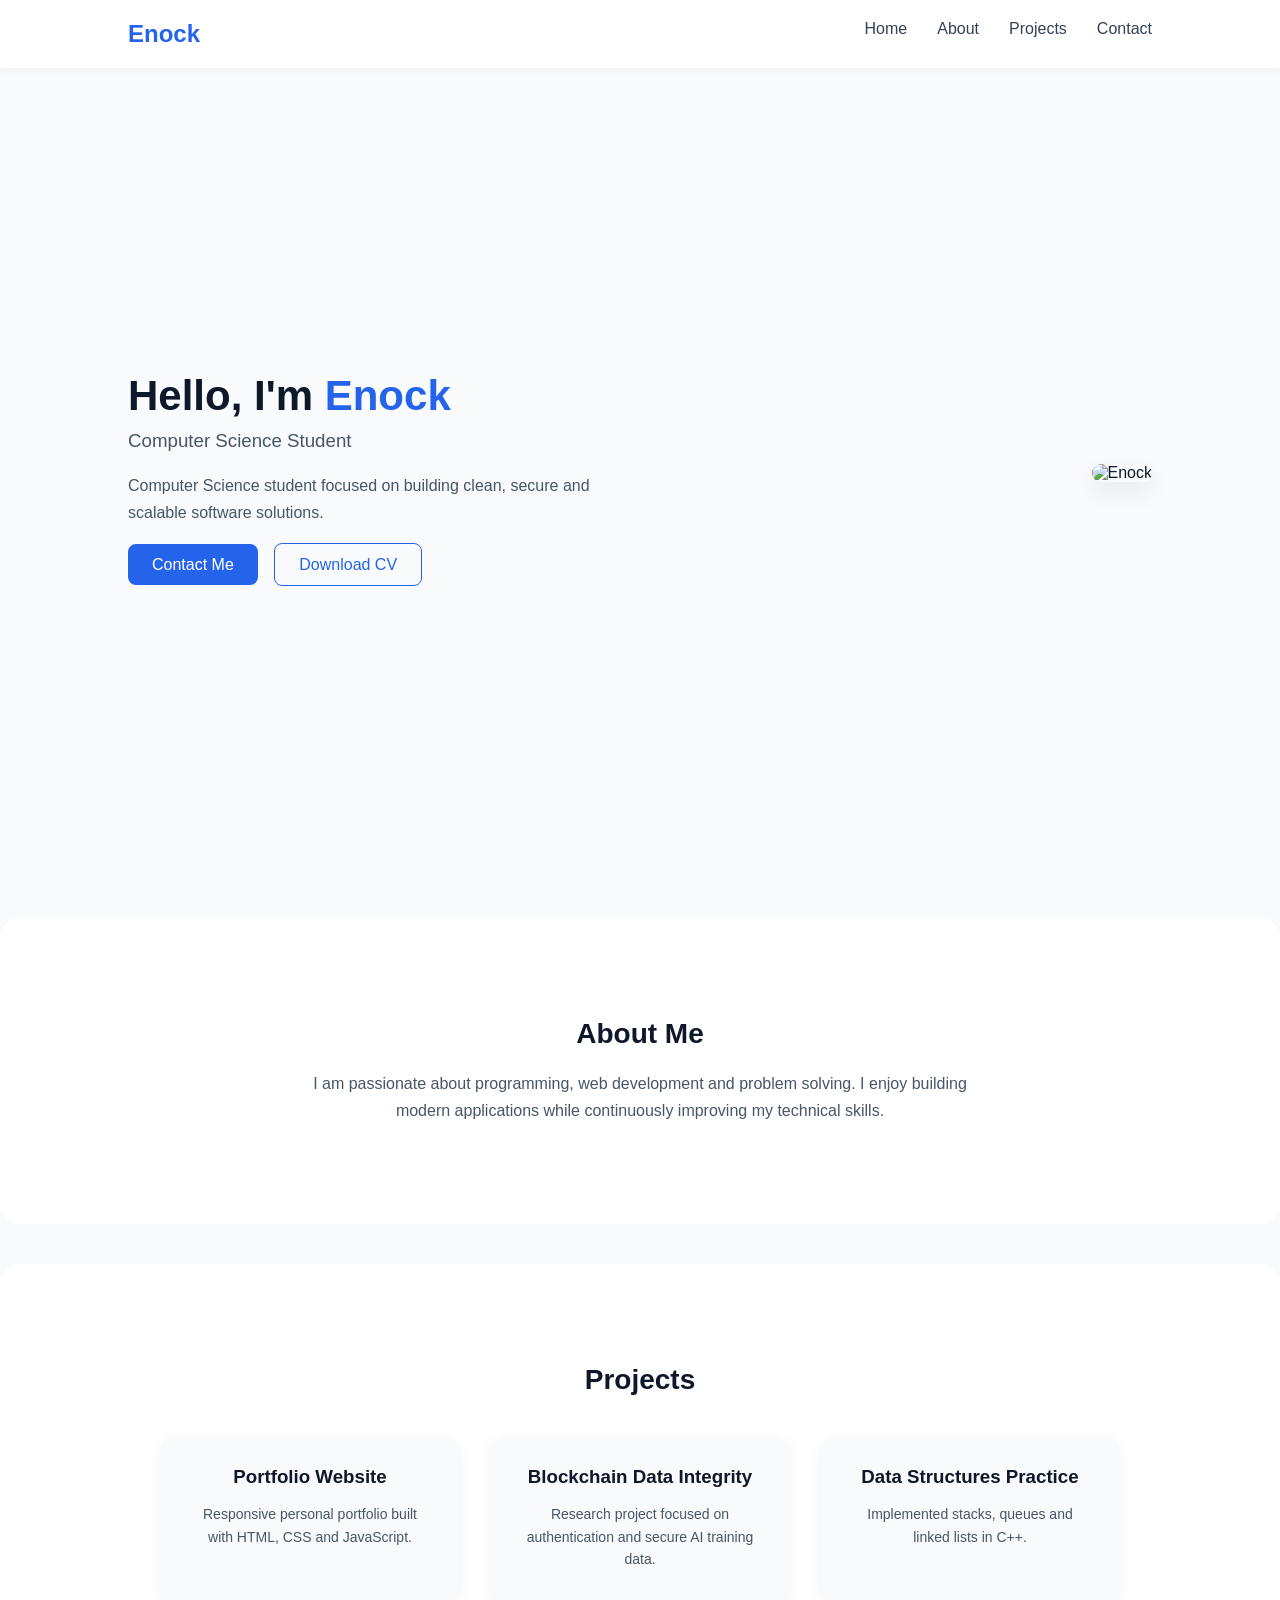
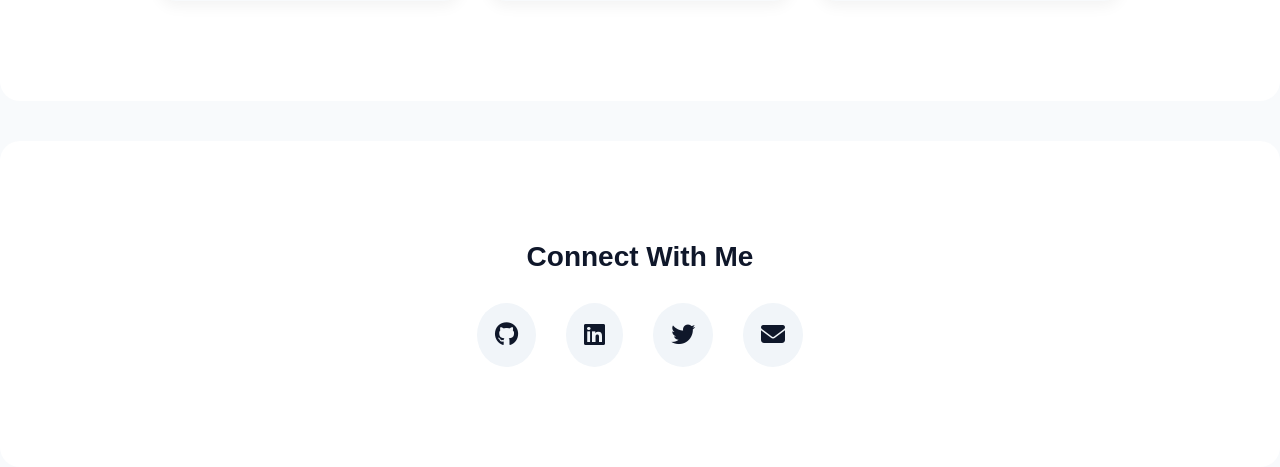
==== index.html @ 51675792 "Add files via upload" ====
<!DOCTYPE html>
<html lang="en">
<head>
    <meta charset="UTF-8">
    <meta name="viewport" content="width=device-width, initial-scale=1.0">
    <title>Enock | Portfolio</title>
    <link rel="stylesheet" href="style.css">

    <!-- Font Awesome -->
    <link rel="stylesheet" href="https://cdnjs.cloudflare.com/ajax/libs/font-awesome/6.5.0/css/all.min.css">
</head>
<body>

    <!-- NAVBAR -->
    <nav>
        <h2 class="logo">Enock</h2>
        <ul>
            <li><a href="#home">Home</a></li>
            <li><a href="#about">About</a></li>
            <li><a href="#projects">Projects</a></li>
            <li><a href="#contact">Contact</a></li>
        </ul>
    </nav>

    <!-- HERO -->
    <section id="home" class="hero">
        <div class="hero-text">
            <h1>Hello, I'm <span>Enock</span></h1>
            <h3 id="typing"></h3>
            <p>
                Computer Science student focused on building clean,
                secure and scalable software solutions.
            </p>

            <div class="hero-buttons">
                <a href="#contact" class="btn-primary">Contact Me</a>
                <a href="files.pdf/CURRICULUM VITAE-ENOCK CHISENGA.pdf" download class="btn-secondary">Download CV</a>
            </div>
        </div>

        <div class="hero-img">
            <img src="images/1772283692485.jpg" alt="Enock">
        </div>
    </section>

    <!-- ABOUT -->
    <section id="about" class="about">
        <h2>About Me</h2>
        <p>
            I am passionate about programming, web development and
            problem solving. I enjoy building modern applications
            while continuously improving my technical skills.
        </p>
    </section>

    <!-- PROJECTS -->
    <section id="projects" class="projects">
        <h2>Projects</h2>

        <div class="project-container">

            <div class="project-card">
                <h3>Portfolio Website</h3>
                <p>Responsive personal portfolio built with HTML, CSS and JavaScript.</p>
            </div>

            <div class="project-card">
                <h3>Blockchain Data Integrity</h3>
                <p>Research project focused on authentication and secure AI training data.</p>
            </div>

            <div class="project-card">
                <h3>Data Structures Practice</h3>
                <p>Implemented stacks, queues and linked lists in C++.</p>
            </div>

        </div>
    </section>

    <!-- CONTACT -->
    <section id="contact" class="contact">
        <h2>Connect With Me</h2>

        <div class="social-icons">
            <div class="icon-box" onclick="showInfo('github')">
                <i class="fab fa-github"></i>
            </div>

            <div class="icon-box" onclick="showInfo('linkedin')">
                <i class="fab fa-linkedin"></i>
            </div>

            <div class="icon-box" onclick="showInfo('twitter')">
                <i class="fab fa-twitter"></i>
            </div>

            <div class="icon-box" onclick="showInfo('email')">
                <i class="fas fa-envelope"></i>
            </div>
        </div>

        <div id="info-box" class="info-box">
            <p id="info-text"></p>
        </div>
    </section>

    <script src="script.js"></script>
</body>
</html>
---- style.css ----
* {
    margin: 0;
    padding: 0;
    box-sizing: border-box;
    font-family: 'Segoe UI', sans-serif;
}

body {
    background: #f8fafc;
    color: #0f172a;
}

/* NAVBAR */
nav {
    display: flex;
    justify-content: space-between;
    padding: 20px 10%;
    background: #ffffff;
    box-shadow: 0 2px 10px rgba(0,0,0,0.04);
    position: sticky;
    top: 0;
    z-index: 100;
}

.logo {
    color: #2563eb;
    font-weight: 600;
}

nav ul {
    display: flex;
    list-style: none;
}

nav ul li {
    margin-left: 30px;
}

nav ul li a {
    text-decoration: none;
    color: #334155;
    font-weight: 500;
    transition: 0.3s ease;
}

nav ul li a:hover {
    color: #2563eb;
}

/* HERO */
.hero {
    display: flex;
    justify-content: space-between;
    align-items: center;
    padding: 100px 10%;
    min-height: 90vh;
}

.hero-text h1 {
    font-size: 42px;
}

.hero-text span {
    color: #2563eb;
}

.hero-text h3 {
    margin-top: 10px;
    font-weight: 500;
    color: #475569;
}

.hero-text p {
    margin-top: 20px;
    line-height: 1.7;
    color: #475569;
    max-width: 500px;
}

.hero-buttons {
    margin-top: 30px;
}

.btn-primary {
    background: #2563eb;
    color: white;
    padding: 12px 24px;
    text-decoration: none;
    border-radius: 8px;
    margin-right: 12px;
    font-weight: 500;
    transition: 0.3s;
}

.btn-primary:hover {
    background: #1e40af;
}

.btn-secondary {
    border: 1px solid #2563eb;
    color: #2563eb;
    padding: 12px 24px;
    text-decoration: none;
    border-radius: 8px;
    font-weight: 500;
    transition: 0.3s;
}

.btn-secondary:hover {
    background: #2563eb;
    color: white;
}

.hero-img img {
    width: 320px;
    border-radius: 20px;
    box-shadow: 0 10px 25px rgba(0,0,0,0.08);
}

/* SECTIONS */
.about,
.projects,
.contact {
    padding: 100px 10%;
    text-align: center;
    background: #ffffff;
    margin-top: 40px;
    border-radius: 20px;
}

.about h2,
.projects h2,
.contact h2 {
    font-size: 28px;
    margin-bottom: 20px;
}

.about p {
    max-width: 700px;
    margin: auto;
    color: #475569;
    line-height: 1.7;
}

/* PROJECTS */
.project-container {
    display: flex;
    justify-content: center;
    flex-wrap: wrap;
    gap: 30px;
    margin-top: 40px;
}

.project-card {
    background: #f8fafc;
    width: 300px;
    padding: 30px;
    border-radius: 16px;
    box-shadow: 0 5px 15px rgba(0,0,0,0.05);
    transition: 0.3s ease;
}

.project-card h3 {
    margin-bottom: 15px;
}

.project-card p {
    color: #475569;
    font-size: 14px;
    line-height: 1.6;
}

.project-card:hover {
    transform: translateY(-10px);
    box-shadow: 0 15px 30px rgba(0,0,0,0.08);
}

/* CONTACT */
.social-icons {
    display: flex;
    justify-content: center;
    gap: 30px;
    margin-top: 30px;
}

.icon-box {
    font-size: 24px;
    padding: 18px;
    border-radius: 50%;
    background: #f1f5f9;
    cursor: pointer;
    transition: 0.3s ease;
}

.icon-box:hover {
    background: #2563eb;
    color: white;
    transform: translateY(-5px);
}

.info-box {
    margin-top: 30px;
    padding: 15px 25px;
    background: #f8fafc;
    border-radius: 12px;
    display: none;
    width: fit-content;
    margin-left: auto;
    margin-right: auto;
    color: #334155;
    box-shadow: 0 5px 15px rgba(0,0,0,0.05);
}

/* RESPONSIVE */
@media(max-width:768px){
    .hero {
        flex-direction: column;
        text-align: center;
    }

    .hero-img img {
        margin-top: 40px;
    }
}
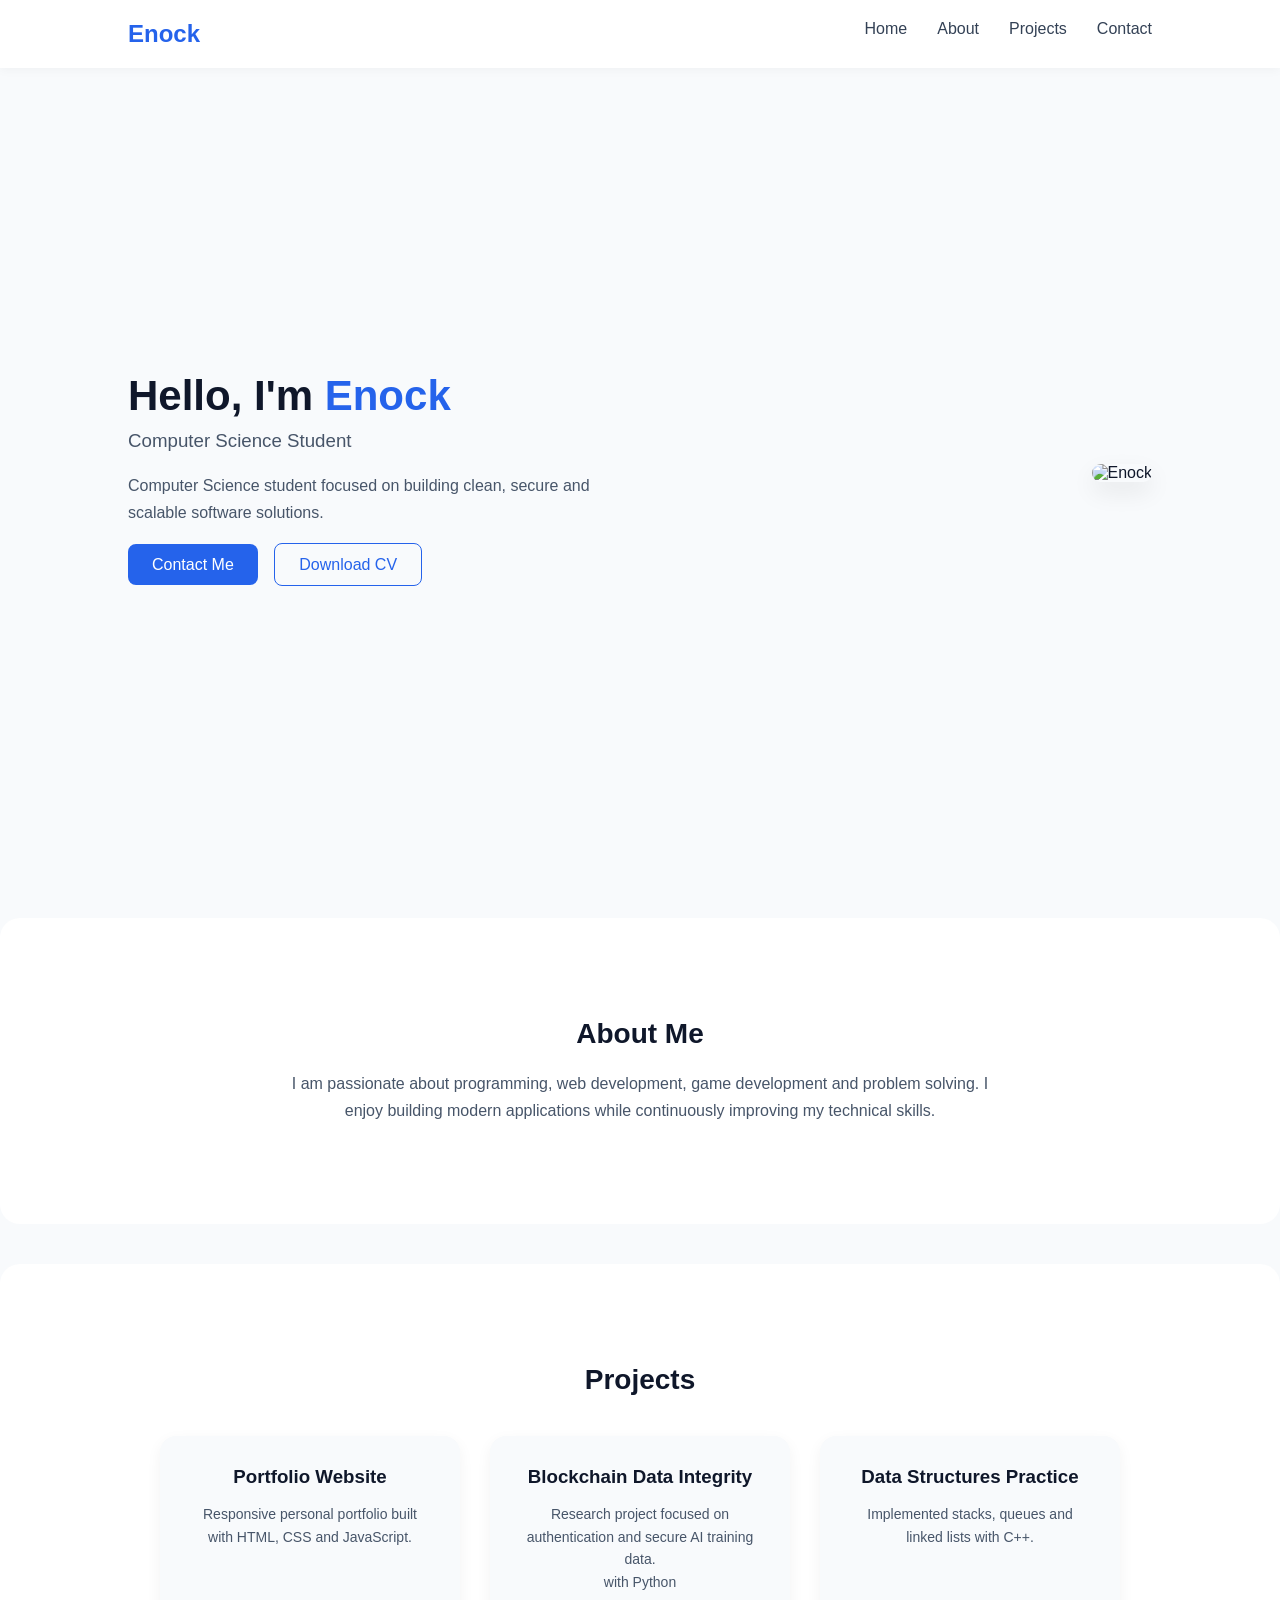
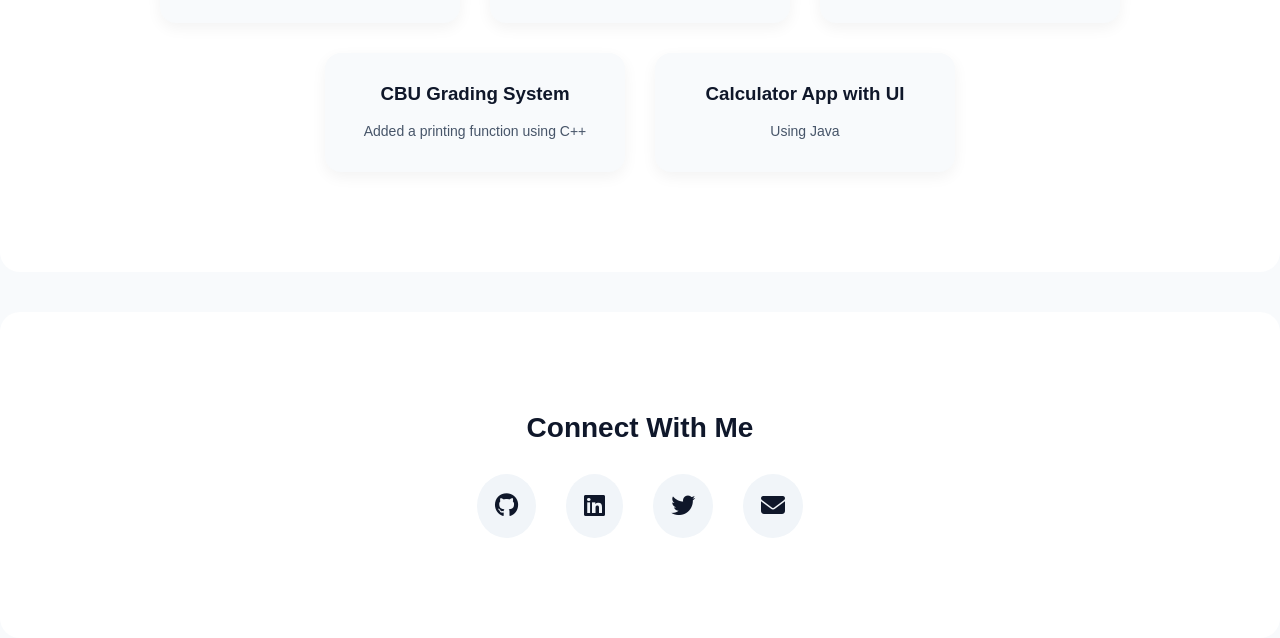
==== commit 60ecd799: "Add files via upload" ====
--- a/index.html
+++ b/index.html
@@ -34,12 +34,12 @@
 
             <div class="hero-buttons">
                 <a href="#contact" class="btn-primary">Contact Me</a>
-                <a href="files.pdf/CURRICULUM VITAE-ENOCK CHISENGA.pdf" download class="btn-secondary">Download CV</a>
+                <a href="files.pdf/cv.pdf.pdf" download class="btn-secondary">Download CV</a>
             </div>
         </div>
 
         <div class="hero-img">
-            <img src="images/1772283692485.jpg" alt="Enock">
+            <img src="images/enock.jpg.jpg" alt="Enock">
         </div>
     </section>
 
@@ -47,7 +47,7 @@
     <section id="about" class="about">
         <h2>About Me</h2>
         <p>
-            I am passionate about programming, web development and
+            I am passionate about programming, web development, game development and
             problem solving. I enjoy building modern applications
             while continuously improving my technical skills.
         </p>
@@ -67,12 +67,21 @@
             <div class="project-card">
                 <h3>Blockchain Data Integrity</h3>
                 <p>Research project focused on authentication and secure AI training data.</p>
+                <p>with Python</p>
             </div>
 
             <div class="project-card">
                 <h3>Data Structures Practice</h3>
-                <p>Implemented stacks, queues and linked lists in C++.</p>
+                <p>Implemented stacks, queues and linked lists with C++.</p>
             </div>
+           <div class="project-card" >
+            <h3>CBU Grading System </h3>
+            <p>Added a printing function using C++</p>
+           </div>
+        <div class="project-card">
+            <h3> Calculator App with UI </h3>
+            <p> Using Java  </p>
+        </div>
 
         </div>
     </section>
